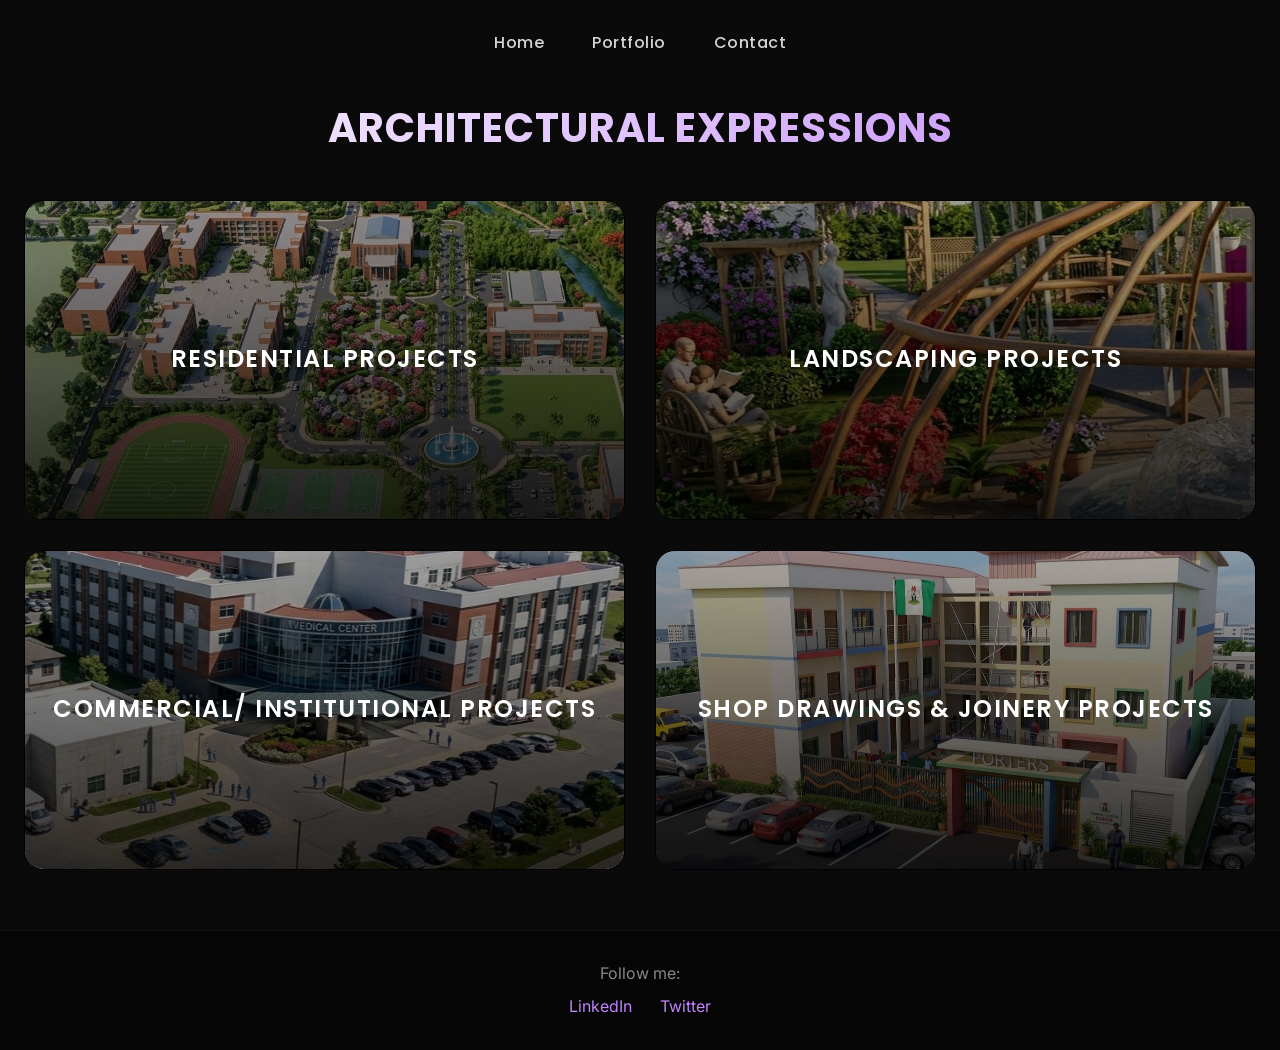
==== arch_landing.html @ a750d7f0 "portfolio structure" ====
<!DOCTYPE html>
<html lang="en">
<head>
  <meta charset="utf-8">
  <meta name="viewport" content="width=device-width, initial-scale=1">
  <title>Elisha Bagaiya | Architectural Projects</title>
  <link rel="stylesheet" href="styless.css">
  <link rel="preconnect" href="https://fonts.googleapis.com">
  <link rel="preconnect" href="https://fonts.gstatic.com" crossorigin>
  <link href="https://fonts.googleapis.com/css2?family=Inter:wght@300;400;500&family=Poppins:wght@400;500;600;700&display=swap" rel="stylesheet">
</head>
<body>

<header>
  <nav>
    <ul id="horiz">
      <li id="paad"><a href="home.html">Home</a></li>
      <li id="paad"><a href="portfolio.html">Portfolio</a></li>
      <li id="paad"><a href="contact.html">Contact</a></li>
    </ul>
  </nav>
</header>

<main>
  <div class="page-title">
    <h1>ARCHITECTURAL EXPRESSIONS</h1>
  </div>

  <section class="arch-grid">
    <a href="#" class="tile pr1"><span>RESIDENTIAL PROJECTS</span></a>
    <a href="landscaping.html" class="tile pr4"><span>LANDSCAPING PROJECTS</span></a>
    <a href="#" class="tile pr2"><span>COMMERCIAL/ INSTITUTIONAL PROJECTS</span></a>
    <a href="joinery.html" class="tile pr3"><span>SHOP DRAWINGS & JOINERY PROJECTS</span></a>
  </section>
</main>

<footer>
  <p>Follow me:</p>
  <a href="https://www.linkedin.com/in/elisha-bagaiya-062304a6/" target="_blank" rel="noopener">LinkedIn</a>
  <a href="https://x.com/Bagaiss" target="_blank" rel="noopener">Twitter</a>
</footer>

</body>
</html>
---- styless.css ----
/* ==========================================================
   GLOBAL RESET & THEME BASE
   ========================================================== */
* {
    box-sizing: border-box;
    margin: 0;
    padding: 0;
}

html {
    scroll-behavior: smooth;
}

body {
    background-color: #0a0a0a;
    color: #f5f5f5;
    font-family: 'Inter', sans-serif;
    line-height: 1.6;
    overflow-x: hidden;
    min-height: 100vh;
    display: flex;
    flex-direction: column;
}

/* ==========================================================
   HEADER & NAVIGATION
   ========================================================== */
header {
    width: 100%;
    display: flex;
    justify-content: center;
    padding: 30px 0 20px 0;
}

nav ul#horiz {
    display: flex;
    list-style: none;
    padding: 0;
    margin: 0;
}

#paad {
    padding: 0 24px;
}

nav a {
    font-family: 'Poppins', sans-serif;
    font-weight: 500;
    font-size: 1rem;
    letter-spacing: 0.5px;
    color: #d4d4d4;
    text-decoration: none;
    position: relative;
    padding-bottom: 6px;
    transition: color 0.35s ease;
}

nav a::after {
    content: '';
    position: absolute;
    height: 2px;
    width: 0;
    bottom: 0;
    left: 0;
    background-color: #c084fc;
    transition: width 0.35s ease;
}

nav a:hover {
    color: #ffffff;
}

nav a:hover::after {
    width: 100%;
}

/* ==========================================================
   MAIN CONTAINER & TYPOGRAPHY
   ========================================================== */
main {
    flex: 1;
    width: 100%;
    max-width: 1280px;
    margin: 0 auto;
    padding: 20px 24px 60px 24px;
}

.page-title {
    text-align: center;
    margin-bottom: 40px;
}

.page-title h1 {
    font-family: 'Poppins', sans-serif;
    font-size: 2.5rem;
    font-weight: 700;
    letter-spacing: 1px;
    margin-bottom: 8px;
    background: linear-gradient(135deg, #ffffff 0%, #c084fc 100%);
    -webkit-background-clip: text;
    -webkit-text-fill-color: transparent;
}

.page-title p {
    color: #a3a3a3;
    font-size: 1.05rem;
}

/* ==========================================================
   HOME PAGE (BIO CONTAINER & CAROUSEL)
   ========================================================== */
.bio-container {
    display: grid;
    grid-template-columns: 1fr 1.5fr 1fr;
    gap: 24px;
    margin-bottom: 40px;
}

.profile {
    position: relative;
    border-radius: 20px;
    overflow: hidden;
    background: #121212;
    border: 1px solid #000000;
}

.profile img {
    width: 100%;
    height: 100%;
    object-fit: cover;
    filter: grayscale(80%);
    transition: filter 0.5s ease, transform 0.5s ease;
}

.profile:hover img {
    filter: grayscale(0%);
    transform: scale(1.02);
}

.profile-text {
    position: absolute;
    bottom: 24px;
    left: 24px;
    right: 24px;
    z-index: 2;
}

.profile-text h1 {
    font-family: 'Playfair Display', serif;
    font-size: 2.2rem;
    font-weight: 700;
    color: #ffffff;
}

.profile-text p {
    font-family: 'Poppins', sans-serif;
    font-size: 0.95rem;
    color: #c084fc;
}

.middle {
    display: flex;
    flex-direction: column;
    gap: 24px;
}

.intro, .experience, .skills {
    background: rgba(255, 255, 255, 0.02);
    backdrop-filter: blur(12px);
    border: 1px solid #000000;
    border-radius: 20px;
    padding: 28px;
    box-shadow: 0 10px 30px rgba(0,0,0,0.4);
}

.intro h2, .experience h3, .skills h3 {
    font-family: 'Poppins', sans-serif;
    font-size: 1.25rem;
    letter-spacing: 1px;
    margin-bottom: 16px;
    color: #ffffff;
}

.experience ul {
    list-style-type: square;
    padding-left: 20px;
    color: #a3a3a3;
}

.experience li {
    margin-bottom: 8px;
}

#band {
    font-family: 'Poppins', sans-serif;
    font-size: 0.8rem;
    letter-spacing: 1.5px;
    color: #c084fc;
    margin: 20px 0 10px 0;
}

.skill {
    margin-bottom: 12px;
}

.skill span {
    font-size: 0.85rem;
    display: block;
    margin-bottom: 4px;
    color: #d4d4d4;
}

.progress {
    width: 100%;
    height: 8px;
    background: rgba(255, 255, 255, 0.08);
    border-radius: 10px;
    overflow: hidden;
}

.progress span {
    display: block;
    height: 100%;
    background: linear-gradient(90deg, #c084fc, #7e22ce);
    border-radius: 10px;
}

/* 3D Carousel Component */
.carousel-container {
    position: relative;
    width: 100%;
    max-width: 900px;
    height: 380px;
    margin: 20px auto 40px auto;
    display: flex;
    align-items: center;
    justify-content: center;
    overflow: hidden;
    background: rgba(255, 255, 255, 0.02);
    backdrop-filter: blur(12px);
    border: 1px solid #000000;
    border-radius: 20px;
}

.carousel-track {
    position: relative;
    width: 100%;
    height: 100%;
    display: flex;
    align-items: center;
    justify-content: center;
    perspective: 1000px;
}

.carousel-card {
    position: absolute;
    width: 280px;
    height: 280px;
    border-radius: 16px;
    overflow: hidden;
    transition: transform 0.6s ease, opacity 0.6s ease, filter 0.6s ease;
    box-shadow: 0 15px 35px rgba(0, 0, 0, 0.5);
}

.carousel-card img {
    width: 100%;
    height: 100%;
    object-fit: cover;
}

.card-prev {
    transform: translateX(-220px) scale(0.75) rotateY(15deg);
    opacity: 0.45;
    filter: blur(2px) grayscale(40%);
    z-index: 1;
}

.card-active {
    transform: translateX(0) scale(1) rotateY(0deg);
    opacity: 1;
    filter: blur(0) grayscale(0%);
    z-index: 3;
    border: 1px solid rgba(192, 132, 252, 0.4);
}

.card-next {
    transform: translateX(220px) scale(0.75) rotateY(-15deg);
    opacity: 0.45;
    filter: blur(2px) grayscale(40%);
    z-index: 1;
}

.carousel-btn {
    position: absolute;
    top: 50%;
    transform: translateY(-50%);
    background: rgba(0, 0, 0, 0.7);
    color: #fff;
    border: 1px solid rgba(255, 255, 255, 0.2);
    font-size: 20px;
    width: 44px;
    height: 44px;
    border-radius: 50%;
    cursor: pointer;
    z-index: 10;
    transition: background 0.3s ease, transform 0.2s ease;
    display: flex;
    align-items: center;
    justify-content: center;
}

.carousel-btn:hover {
    background: #c084fc;
    color: #000000;
}

.prev-btn { left: 16px; }
.next-btn { right: 16px; }

/* ==========================================================
   PORTFOLIO & ARCHITECTURAL GRID PAGES
   ========================================================== */
.portfolio-grid {
    display: grid;
    grid-template-columns: repeat(2, 1fr);
    gap: 30px;
}

.arch-grid {
    display: grid;
    grid-template-columns: repeat(2, 1fr);
    gap: 30px;
}

.tile {
    position: relative;
    height: 320px;
    display: flex;
    align-items: center;
    justify-content: center;
    text-decoration: none;
    border-radius: 20px;
    overflow: hidden;
    border: 1px solid #000000;
    background-color: #121212;
    transition: transform 0.4s ease, border-color 0.4s ease, box-shadow 0.4s ease;
}

.tile::before {
    content: "";
    position: absolute;
    inset: 0;
    background: linear-gradient(180deg, rgba(0,0,0,0.3) 0%, rgba(0,0,0,0.8) 100%);
    transition: opacity 0.4s ease;
}

.tile span {
    position: relative;
    z-index: 2;
    font-family: 'Poppins', sans-serif;
    font-size: 1.5rem;
    font-weight: 600;
    letter-spacing: 1.5px;
    color: #ffffff;
    transition: transform 0.4s ease, color 0.4s ease;
}

.tile:hover {
    transform: translateY(-6px);
    border-color: rgba(192, 132, 252, 0.4);
    box-shadow: 0 15px 40px rgba(0, 0, 0, 0.6);
}

.tile:hover span {
    transform: translateY(-4px);
    color: #c084fc;
}

/* Specific background bindings */
.arch { background: url('images/arc-ic.jpg') center/cover no-repeat; }
.art { background: url('images/art-ic.jpg') center/cover no-repeat; }
.pr1 { background: url('images/uni_t.jpg') center/cover no-repeat; }
.pr2 { background: url('images/hospital_t.jpg') center/cover no-repeat; }
.pr3 { background: url('images/porters_t.jpg') center/cover no-repeat; }
.pr4 { background: url('images/park_t.jpg') center/cover no-repeat; }


/* ==========================================================
   JOINERY PAGE
   ========================================================== */
.joinery-container {
    width: 100%;
    max-width: 1400px;
    margin: 0 auto;
    padding: 20px 24px 60px 24px;
}

/* ==========================================================
   SECTION & GRID LAYOUT
   ========================================================== */
/* Section container with black border separation */
.sht_grd {
    display: grid;
    grid-template-columns: repeat(auto-fit, minmax(220px, 1fr));
    gap: 20px;
    width: 100%; max-width: 100%;
    padding: 24px;
    margin-bottom: 40px;
    background: rgba(255, 255, 255, 0.02);
    backdrop-filter: blur(12px);
    
    /* Requested black border section separation */
    border: 1px solid #000000;
    border-radius: 16px;
    box-shadow: 0 10px 30px rgba(0, 0, 0, 0.5);
    transition: border-color 0.4s ease, box-shadow 0.4s ease;
}

.sht_grd:hover {
    border-color: rgba(192, 132, 252, 0.2);
    box-shadow: 0 15px 40px rgba(0, 0, 0, 0.7);
}

/* Individual Image Card */
.project-card {
    display: flex;
    flex-direction: column;
    align-items: center;
    justify-content: center;
    background: #121212;
    border-radius: 12px;
    padding: 12px;
    border: 1px solid rgba(255, 255, 255, 0.04);
    width: 100%;
    overflow: hidden;
    transition: transform 0.4s ease, border-color 0.4s ease;
}

.project-card:hover {
    transform: translateY(-4px);
    border-color: rgba(192, 132, 252, 0.3);
}

/* Container maintaining full aspect image without cropping */
.image-wrapper {
    width: 100%;
    display: flex;
    justify-content: center;
    align-items: center;
    background-color: #050505;
    border-radius: 8px;
    overflow: hidden;
}

/* Ensures images load full size while remaining responsive */
.image-wrapper img {
    max-width: 100%;
    height: auto;
    /*max-height: 700px;*/
    object-fit: contain; /* Prevents clipping and shows full image */
    display: block;
    border-radius: 6px;
    transition: transform 0.5s ease;
}

.project-card:hover .image-wrapper img {
    transform: scale(1.02);
}

/* ==========================================================
   FULLSCREEN LIGHTBOX MODAL
   ========================================================== */

/* Cursor indication on clickable images */
.project-card img {
    cursor: pointer;
    transition: transform 0.3s ease, filter 0.3s ease;
}

.project-card img:hover {
    transform: scale(1.02);
    filter: brightness(1.1);
}

/* Lightbox Overlay */
.lightbox {
    position: fixed;
    top: 0;
    left: 0;
    width: 100vw;
    height: 100vh;
    background-color: rgba(0, 0, 0, 0.92);
    backdrop-filter: blur(10px);
    display: flex;
    justify-content: center;
    align-items: center;
    z-index: 9999;
    opacity: 0;
    pointer-events: none;
    transition: opacity 0.3s ease;
}

.lightbox.active {
    opacity: 1;
    pointer-events: auto;
}

/* Lightbox Image */
.lightbox-content {
    max-width: 90vw;
    max-height: 90vh;
    object-fit: contain;
    border-radius: 8px;
    box-shadow: 0 20px 50px rgba(0, 0, 0, 0.8);
    border: 1px solid rgba(255, 255, 255, 0.1);
    transform: scale(0.95);
    transition: transform 0.3s ease;
}

.lightbox.active .lightbox-content {
    transform: scale(1);
}

/* Close Button */
.lightbox-close {
    position: absolute;
    top: 20px;
    right: 30px;
    color: #f5f5f5;
    font-size: 40px;
    font-weight: 300;
    cursor: pointer;
    z-index: 10000;
    line-height: 1;
    transition: color 0.2s ease, transform 0.2s ease;
}

.lightbox-close:hover {
    color: #c084fc;
    transform: scale(1.1);
}

/* ==========================================================
   LANDSCAPING PROJECTS PAGE
   ========================================================== */
.landscaping-section {
    display: grid;
    grid-template-columns: 1fr 1fr;
    gap: 30px;
    padding: 24px;
    margin-bottom: 40px;
    background: rgba(255, 255, 255, 0.02);
    backdrop-filter: blur(12px);
    border: 1px solid #000000;
    border-radius: 20px;
    box-shadow: 0 10px 30px rgba(0, 0, 0, 0.4);
}

.project-preview {
    display: flex;
    flex-direction: column;
    gap: 12px;
}

.project-preview h3 {
    font-family: 'Poppins', sans-serif;
    font-size: 1.2rem;
    letter-spacing: 1px;
    color: #c084fc;
}

.project-details h4 {
    font-family: 'Poppins', sans-serif;
    font-size: 1.1rem;
    color: #ffffff;
    margin-bottom: 12px;
    border-bottom: 1px solid rgba(255,255,255,0.1);
    padding-bottom: 8px;
}

.meta-info {
    color: #a3a3a3;
    font-size: 0.95rem;
    margin-bottom: 16px;
    line-height: 1.8;
}

.meta-info strong {
    color: #ffffff;
}

.project-brief {
    color: #d4d4d4;
    font-size: 0.95rem;
    line-height: 1.7;
}

/* ==========================================================
   CONTACT PAGE
   ========================================================== */
.contact-card {
    max-width: 600px;
    margin: 40px auto;
    padding: 40px;
    background: rgba(255, 255, 255, 0.02);
    backdrop-filter: blur(12px);
    border: 1px solid #000000;
    border-radius: 20px;
    box-shadow: 0 10px 30px rgba(0, 0, 0, 0.4);
    text-align: center;
}

.contact-card h1 {
    font-family: 'Poppins', sans-serif;
    font-size: 2rem;
    margin-bottom: 24px;
    color: #ffffff;
}

.contact-item {
    display: flex;
    flex-direction: column;
    gap: 6px;
    margin-bottom: 20px;
}

.contact-item span.label {
    font-size: 0.85rem;
    letter-spacing: 1px;
    color: #c084fc;
    text-transform: uppercase;
}

.contact-item span.value {
    font-size: 1.1rem;
    color: #f5f5f5;
}

/* ==========================================================
   FOOTER & ANIMATIONS
   ========================================================== */
footer {
    text-align: center;
    padding: 30px 20px;
    background: #050505;
    border-top: 1px solid #121212;
    color: #a3a3a3;
    margin-top: auto;
}

footer p {
    margin-bottom: 8px;
    color: #888888;
}

footer a {
    margin: 0 12px;
    color: #c084fc;
    text-decoration: none;
    transition: color 0.3s ease;
}

footer a:hover {
    color: #ffffff;
}

.fade-up {
    opacity: 0;
    transform: translateY(20px);
    transition: opacity 0.8s ease, transform 0.8s ease;
}

.fade-up.show {
    opacity: 1;
    transform: translateY(0);
}

/* Responsiveness */
@media (max-width: 900px) {
    .bio-container, .portfolio-grid, .arch-grid, .landscaping-section {
        grid-template-columns: 1fr;
    }
    .carousel-container {
        height: 320px;
    }
    .carousel-card {
        width: 220px;
        height: 220px;
    }
}

@media (max-width: 1024px) {
    .sht_grd {
        grid-template-columns: repeat(2, 1fr);
        gap: 16px;
        padding: 16px;
    }
}

@media (max-width: 600px) {
    .sht_grd {
        grid-template-columns: 1fr;
        gap: 16px;
        padding: 12px;
    }
    
    .page-title h1 {
        font-size: 1.8rem;
    }
}
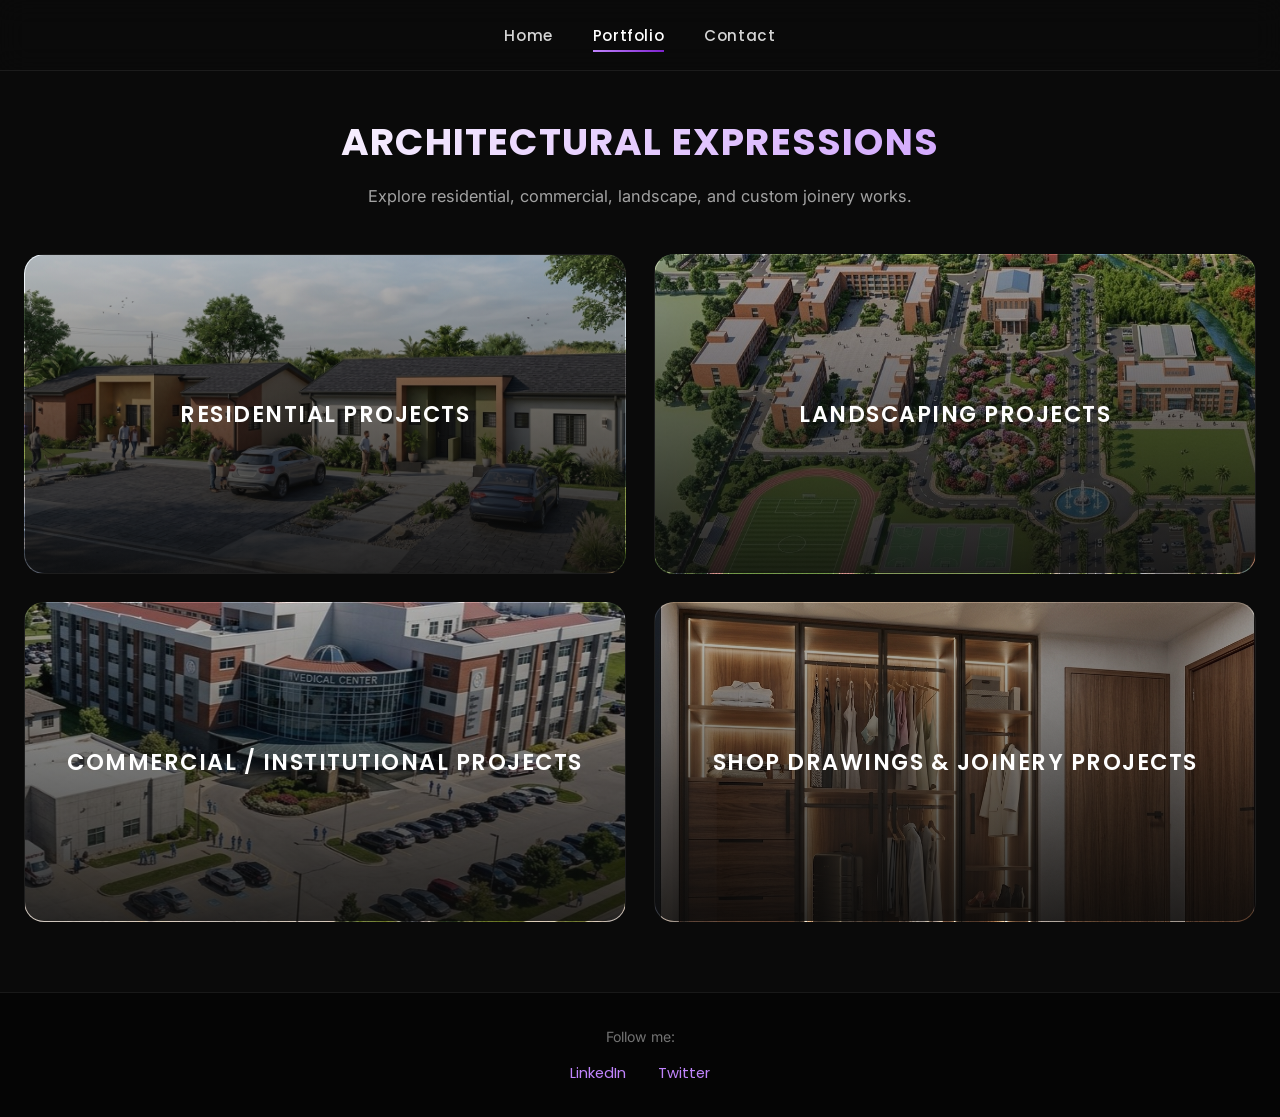
==== commit 029394c7: "unify pages and CSS" ====
--- a/arch_landing.html
+++ b/arch_landing.html
@@ -1,44 +1,43 @@
 <!DOCTYPE html>
 <html lang="en">
 <head>
-  <meta charset="utf-8">
-  <meta name="viewport" content="width=device-width, initial-scale=1">
-  <title>Elisha Bagaiya | Architectural Projects</title>
-  <link rel="stylesheet" href="styless.css">
-  <link rel="preconnect" href="https://fonts.googleapis.com">
-  <link rel="preconnect" href="https://fonts.gstatic.com" crossorigin>
-  <link href="https://fonts.googleapis.com/css2?family=Inter:wght@300;400;500&family=Poppins:wght@400;500;600;700&display=swap" rel="stylesheet">
+    <meta charset="utf-8">
+    <meta name="viewport" content="width=device-width, initial-scale=1">
+    <title>Elisha Bagaiya | Architectural Projects</title>
+    <link rel="stylesheet" href="styles.css">
+    <link rel="preconnect" href="https://fonts.googleapis.com">
+    <link rel="preconnect" href="https://fonts.gstatic.com" crossorigin>
+    <link href="https://fonts.googleapis.com/css2?family=Inter:wght@300;400;500&family=Poppins:wght@400;500;600;700&display=swap" rel="stylesheet">
 </head>
 <body>
+    <header>
+        <nav>
+            <ul class="nav-list">
+                <li><a href="home.html">Home</a></li>
+                <li><a href="portfolio.html" class="active">Portfolio</a></li>
+                <li><a href="contact.html">Contact</a></li>
+            </ul>
+        </nav>
+    </header>
 
-<header>
-  <nav>
-    <ul id="horiz">
-      <li id="paad"><a href="home.html">Home</a></li>
-      <li id="paad"><a href="portfolio.html">Portfolio</a></li>
-      <li id="paad"><a href="contact.html">Contact</a></li>
-    </ul>
-  </nav>
-</header>
+    <main>
+        <div class="page-title">
+            <h1>ARCHITECTURAL EXPRESSIONS</h1>
+            <p>Explore residential, commercial, landscape, and custom joinery works.</p>
+        </div>
 
-<main>
-  <div class="page-title">
-    <h1>ARCHITECTURAL EXPRESSIONS</h1>
-  </div>
+        <section class="arch-grid">
+            <a href="#" class="tile pr1"><span>RESIDENTIAL PROJECTS</span></a>
+            <a href="landscaping.html" class="tile pr4"><span>LANDSCAPING PROJECTS</span></a>
+            <a href="#" class="tile pr2"><span>COMMERCIAL / INSTITUTIONAL PROJECTS</span></a>
+            <a href="joinery.html" class="tile pr3"><span>SHOP DRAWINGS &amp; JOINERY PROJECTS</span></a>
+        </section>
+    </main>
 
-  <section class="arch-grid">
-    <a href="#" class="tile pr1"><span>RESIDENTIAL PROJECTS</span></a>
-    <a href="landscaping.html" class="tile pr4"><span>LANDSCAPING PROJECTS</span></a>
-    <a href="#" class="tile pr2"><span>COMMERCIAL/ INSTITUTIONAL PROJECTS</span></a>
-    <a href="joinery.html" class="tile pr3"><span>SHOP DRAWINGS & JOINERY PROJECTS</span></a>
-  </section>
-</main>
-
-<footer>
-  <p>Follow me:</p>
-  <a href="https://www.linkedin.com/in/elisha-bagaiya-062304a6/" target="_blank" rel="noopener">LinkedIn</a>
-  <a href="https://x.com/Bagaiss" target="_blank" rel="noopener">Twitter</a>
-</footer>
-
+    <footer>
+        <p>Follow me:</p>
+        <a href="https://www.linkedin.com/in/elisha-bagaiya-062304a6/" target="_blank" rel="noopener">LinkedIn</a>
+        <a href="https://x.com/Bagaiss" target="_blank" rel="noopener">Twitter</a>
+    </footer>
 </body>
 </html>
--- a/styles.css
+++ b/styles.css
@@ -0,0 +1,803 @@
+/* ==========================================================
+   GLOBAL RESET & CSS VARIABLES
+   ========================================================== */
+:root {
+    --bg-primary: #0a0a0a;
+    --bg-card: #121212;
+    --bg-glass: rgba(255, 255, 255, 0.025);
+    --border-subtle: rgba(255, 255, 255, 0.08);
+    --border-accent: rgba(192, 132, 252, 0.45);
+    --text-primary: #f5f5f5;
+    --text-secondary: #a3a3a3;
+    --accent: #c084fc;
+    --accent-deep: #7e22ce;
+    --radius-lg: 20px;
+    --radius-md: 14px;
+    --transition-smooth: all 0.35s cubic-bezier(0.22, 1, 0.36, 1);
+}
+
+*, *::before, *::after {
+    box-sizing: border-box;
+    margin: 0;
+    padding: 0;
+}
+
+html {
+    scroll-behavior: smooth;
+}
+
+body {
+    background-color: var(--bg-primary);
+    color: var(--text-primary);
+    font-family: 'Inter', -apple-system, BlinkMacSystemFont, sans-serif;
+    line-height: 1.65;
+    overflow-x: hidden;
+    min-height: 100vh;
+    display: flex;
+    flex-direction: column;
+}
+
+/* ==========================================================
+   HEADER & NAVIGATION
+   ========================================================== */
+header {
+    width: 100%;
+    position: sticky;
+    top: 0;
+    z-index: 100;
+    display: flex;
+    justify-content: center;
+    padding: 22px 0;
+    background: rgba(10, 10, 10, 0.8);
+    backdrop-filter: blur(14px);
+    border-bottom: 1px solid var(--border-subtle);
+}
+
+.nav-list {
+    display: flex;
+    list-style: none;
+    gap: 40px;
+}
+
+.nav-list a {
+    font-family: 'Poppins', sans-serif;
+    font-weight: 500;
+    font-size: 0.95rem;
+    letter-spacing: 0.6px;
+    color: #d4d4d4;
+    text-decoration: none;
+    position: relative;
+    padding-bottom: 6px;
+    transition: color 0.3s ease;
+}
+
+.nav-list a::after {
+    content: '';
+    position: absolute;
+    height: 2px;
+    width: 0;
+    bottom: 0;
+    left: 0;
+    background: linear-gradient(90deg, var(--accent), var(--accent-deep));
+    transition: width 0.35s ease;
+}
+
+.nav-list a:hover,
+.nav-list a.active {
+    color: #ffffff;
+}
+
+.nav-list a:hover::after,
+.nav-list a.active::after {
+    width: 100%;
+}
+
+/* ==========================================================
+   MAIN CONTAINER & PAGE TITLES
+   ========================================================== */
+main {
+    flex: 1;
+    width: 100%;
+    max-width: 1280px;
+    margin: 0 auto;
+    padding: 40px 24px 70px;
+}
+
+.page-title {
+    text-align: center;
+    margin-bottom: 44px;
+}
+
+.page-title h1,
+.page-title h2 {
+    font-family: 'Poppins', sans-serif;
+    font-size: 2.35rem;
+    font-weight: 700;
+    letter-spacing: 1.2px;
+    margin-bottom: 10px;
+    background: linear-gradient(135deg, #ffffff 15%, var(--accent) 100%);
+    -webkit-background-clip: text;
+    -webkit-text-fill-color: transparent;
+}
+
+.section-heading {
+    margin-top: 64px;
+    margin-bottom: 28px;
+}
+
+.section-heading h2 {
+    font-size: 1.65rem;
+}
+
+.page-title p {
+    color: var(--text-secondary);
+    font-size: 1.02rem;
+    max-width: 600px;
+    margin: 0 auto;
+}
+
+/* ==========================================================
+   HOME PAGE: BIO, EXPERIENCE & PROFICIENCIES
+   ========================================================== */
+.bio-container {
+    display: grid;
+    grid-template-columns: 1fr 1.45fr 1fr;
+    gap: 24px;
+    align-items: stretch;
+}
+
+.profile {
+    position: relative;
+    border-radius: var(--radius-lg);
+    overflow: hidden;
+    background: var(--bg-card);
+    border: 1px solid var(--border-subtle);
+    min-height: 440px;
+}
+
+.profile::after {
+    content: '';
+    position: absolute;
+    inset: 0;
+    background: linear-gradient(180deg, transparent 45%, rgba(10, 10, 10, 0.92) 100%);
+    pointer-events: none;
+}
+
+.profile img {
+    width: 100%;
+    height: 100%;
+    object-fit: cover;
+    filter: grayscale(85%);
+    transition: filter 0.6s ease, transform 0.6s ease;
+}
+
+.profile:hover img {
+    filter: grayscale(0%);
+    transform: scale(1.03);
+}
+
+.profile-text {
+    position: absolute;
+    bottom: 26px;
+    left: 24px;
+    right: 24px;
+    z-index: 2;
+}
+
+.profile-text h1 {
+    font-family: 'Playfair Display', serif;
+    font-size: 2.25rem;
+    font-weight: 700;
+    line-height: 1.15;
+    color: #ffffff;
+    margin-bottom: 6px;
+}
+
+.profile-text p {
+    font-family: 'Poppins', sans-serif;
+    font-size: 0.9rem;
+    font-weight: 500;
+    color: var(--accent);
+}
+
+.middle {
+    display: flex;
+    flex-direction: column;
+    gap: 24px;
+}
+
+.glass-panel {
+    background: var(--bg-glass);
+    backdrop-filter: blur(12px);
+    border: 1px solid var(--border-subtle);
+    border-radius: var(--radius-lg);
+    padding: 28px;
+    box-shadow: 0 12px 32px rgba(0, 0, 0, 0.45);
+    transition: border-color 0.3s ease;
+}
+
+.glass-panel:hover {
+    border-color: rgba(192, 132, 252, 0.25);
+}
+
+.glass-panel h2,
+.glass-panel h3 {
+    font-family: 'Poppins', sans-serif;
+    font-size: 1.15rem;
+    font-weight: 600;
+    letter-spacing: 1px;
+    margin-bottom: 14px;
+    color: #ffffff;
+}
+
+.intro {
+    flex: 1;
+}
+
+.intro p {
+    color: #d4d4d4;
+    font-size: 0.98rem;
+}
+
+.experience ul {
+    list-style: none;
+}
+
+.experience li {
+    position: relative;
+    padding-left: 18px;
+    margin-bottom: 10px;
+    color: var(--text-secondary);
+    font-size: 0.95rem;
+}
+
+.experience li::before {
+    content: '▪';
+    position: absolute;
+    left: 0;
+    color: var(--accent);
+}
+
+.skill-category {
+    font-family: 'Poppins', sans-serif;
+    font-size: 0.75rem;
+    font-weight: 600;
+    letter-spacing: 1.8px;
+    color: var(--accent);
+    margin: 20px 0 10px;
+    text-transform: uppercase;
+}
+
+.skill-category:first-of-type {
+    margin-top: 6px;
+}
+
+.skill {
+    margin-bottom: 12px;
+}
+
+.skill-header {
+    display: flex;
+    justify-content: space-between;
+    font-size: 0.85rem;
+    color: #e5e5e5;
+    margin-bottom: 5px;
+}
+
+.progress {
+    width: 100%;
+    height: 7px;
+    background: rgba(255, 255, 255, 0.08);
+    border-radius: 10px;
+    overflow: hidden;
+}
+
+.progress span {
+    display: block;
+    height: 100%;
+    background: linear-gradient(90deg, var(--accent), var(--accent-deep));
+    border-radius: 10px;
+    animation: fillBar 1.2s cubic-bezier(0.22, 1, 0.36, 1);
+}
+
+@keyframes fillBar {
+    from { width: 0; }
+}
+
+/* ==========================================================
+   3D SKETCH CAROUSEL
+   ========================================================== */
+.carousel-container {
+    position: relative;
+    width: 100%;
+    max-width: 960px;
+    height: 410px;
+    margin: 0 auto;
+    display: flex;
+    align-items: center;
+    justify-content: center;
+    overflow: hidden;
+    background: var(--bg-glass);
+    backdrop-filter: blur(12px);
+    border: 1px solid var(--border-subtle);
+    border-radius: var(--radius-lg);
+    box-shadow: 0 15px 40px rgba(0, 0, 0, 0.5);
+}
+
+.carousel-track {
+    position: relative;
+    width: 100%;
+    height: 100%;
+    display: flex;
+    align-items: center;
+    justify-content: center;
+    perspective: 1100px;
+}
+
+.carousel-card {
+    position: absolute;
+    width: 310px;
+    height: 310px;
+    border-radius: 16px;
+    overflow: hidden;
+    transition: transform 0.6s cubic-bezier(0.25, 1, 0.5, 1), opacity 0.6s ease, filter 0.6s ease;
+    box-shadow: 0 18px 40px rgba(0, 0, 0, 0.65);
+}
+
+.carousel-card img {
+    width: 100%;
+    height: 100%;
+    object-fit: cover;
+}
+
+.card-prev {
+    transform: translateX(-250px) scale(0.75) rotateY(16deg);
+    opacity: 0.45;
+    filter: blur(2px) grayscale(45%);
+    z-index: 1;
+}
+
+.card-active {
+    transform: translateX(0) scale(1) rotateY(0deg);
+    opacity: 1;
+    filter: blur(0) grayscale(0%);
+    z-index: 3;
+    border: 1px solid var(--border-accent);
+}
+
+.card-next {
+    transform: translateX(250px) scale(0.75) rotateY(-16deg);
+    opacity: 0.45;
+    filter: blur(2px) grayscale(45%);
+    z-index: 1;
+}
+
+.carousel-btn {
+    position: absolute;
+    top: 50%;
+    transform: translateY(-50%);
+    background: rgba(18, 18, 18, 0.85);
+    color: #ffffff;
+    border: 1px solid var(--border-subtle);
+    font-size: 18px;
+    width: 44px;
+    height: 44px;
+    border-radius: 50%;
+    cursor: pointer;
+    z-index: 10;
+    transition: var(--transition-smooth);
+    display: flex;
+    align-items: center;
+    justify-content: center;
+}
+
+.carousel-btn:hover {
+    background: var(--accent);
+    color: #0a0a0a;
+    border-color: var(--accent);
+    transform: translateY(-50%) scale(1.08);
+}
+
+.prev-btn { left: 18px; }
+.next-btn { right: 18px; }
+
+/* ==========================================================
+   PORTFOLIO & ARCHITECTURAL TILES
+   ========================================================== */
+.portfolio-grid,
+.arch-grid {
+    display: grid;
+    grid-template-columns: repeat(2, 1fr);
+    gap: 28px;
+}
+
+.tile {
+    position: relative;
+    height: 320px;
+    display: flex;
+    align-items: center;
+    justify-content: center;
+    text-align: center;
+    padding: 24px;
+    text-decoration: none;
+    border-radius: var(--radius-lg);
+    overflow: hidden;
+    border: 1px solid var(--border-subtle);
+    background-color: var(--bg-card);
+    transition: var(--transition-smooth);
+}
+
+.tile::before {
+    content: "";
+    position: absolute;
+    inset: 0;
+    background: linear-gradient(180deg, rgba(10, 10, 10, 0.25) 0%, rgba(10, 10, 10, 0.85) 100%);
+    transition: background 0.4s ease;
+}
+
+.tile span {
+    position: relative;
+    z-index: 2;
+    font-family: 'Poppins', sans-serif;
+    font-size: 1.4rem;
+    font-weight: 600;
+    letter-spacing: 1.5px;
+    color: #ffffff;
+    transition: transform 0.4s ease, color 0.4s ease;
+}
+
+.tile:hover {
+    transform: translateY(-6px);
+    border-color: var(--border-accent);
+    box-shadow: 0 18px 42px rgba(0, 0, 0, 0.65);
+}
+
+.tile:hover::before {
+    background: linear-gradient(180deg, rgba(10, 10, 10, 0.15) 0%, rgba(10, 10, 10, 0.75) 100%);
+}
+
+.tile:hover span {
+    transform: translateY(-4px);
+    color: var(--accent);
+}
+
+/* Tile Background Image Bindings */
+.arch { background: url('images/arc-ic.jpg') center/cover no-repeat; }
+.art  { background: url('images/art-ic.jpg') center/cover no-repeat; }
+.pr1  { background: url('images/resident.jpg') center/cover no-repeat; }
+.pr2  { background: url('images/hospital_t.jpg') center/cover no-repeat; }
+.pr3  { background: url('comy/B222.jpg') center/cover no-repeat; }
+.pr4  { background: url('images/uni_t.jpg') center/cover no-repeat; }
+
+/* ==========================================================
+   JOINERY & RENDERS GALLERY GRIDS
+   ========================================================== */
+.sht_grd {
+    display: grid;
+    grid-template-columns: repeat(auto-fill, minmax(260px, 1fr));
+    gap: 20px;
+    width: 100%;
+    padding: 24px;
+    margin-bottom: 36px;
+    background: var(--bg-glass);
+    backdrop-filter: blur(12px);
+    border: 1px solid var(--border-subtle);
+    border-radius: var(--radius-lg);
+    box-shadow: 0 12px 32px rgba(0, 0, 0, 0.45);
+}
+
+.renders-grid {
+    display: grid;
+    grid-template-columns: repeat(auto-fill, minmax(340px, 1fr));
+    gap: 24px;
+}
+
+.project-card {
+    display: flex;
+    flex-direction: column;
+    justify-content: center;
+    background: var(--bg-card);
+    border-radius: var(--radius-md);
+    padding: 12px;
+    border: 1px solid var(--border-subtle);
+    overflow: hidden;
+    transition: var(--transition-smooth);
+}
+
+.project-card:hover {
+    transform: translateY(-4px);
+    border-color: var(--border-accent);
+    box-shadow: 0 12px 28px rgba(0, 0, 0, 0.6);
+}
+
+.image-wrapper {
+    width: 100%;
+    display: flex;
+    justify-content: center;
+    align-items: center;
+    background-color: #050505;
+    border-radius: 8px;
+    overflow: hidden;
+}
+
+.image-wrapper img {
+    width: 100%;
+    height: auto;
+    object-fit: contain;
+    display: block;
+    cursor: pointer;
+    transition: transform 0.45s ease, filter 0.3s ease;
+}
+
+.project-card:hover .image-wrapper img {
+    transform: scale(1.03);
+    filter: brightness(1.08);
+}
+
+/* ==========================================================
+   LANDSCAPING PROJECTS PAGE
+   ========================================================== */
+.landscaping-section {
+    display: grid;
+    grid-template-columns: 1fr 1.15fr;
+    gap: 32px;
+    align-items: center;
+    padding: 28px;
+    margin-bottom: 32px;
+    background: var(--bg-glass);
+    backdrop-filter: blur(12px);
+    border: 1px solid var(--border-subtle);
+    border-radius: var(--radius-lg);
+    box-shadow: 0 12px 32px rgba(0, 0, 0, 0.45);
+    transition: border-color 0.3s ease;
+}
+
+.landscaping-section:hover {
+    border-color: rgba(192, 132, 252, 0.25);
+}
+
+.project-preview h3 {
+    font-family: 'Poppins', sans-serif;
+    font-size: 0.9rem;
+    font-weight: 600;
+    letter-spacing: 1.5px;
+    color: var(--accent);
+    margin-bottom: 12px;
+}
+
+.project-preview .tile {
+    height: 250px;
+}
+
+.project-details h4 {
+    font-family: 'Poppins', sans-serif;
+    font-size: 1.25rem;
+    color: #ffffff;
+    margin-bottom: 14px;
+    padding-bottom: 10px;
+    border-bottom: 1px solid var(--border-subtle);
+}
+
+.meta-info {
+    color: var(--text-secondary);
+    font-size: 0.92rem;
+    margin-bottom: 16px;
+    line-height: 1.85;
+}
+
+.meta-info strong {
+    color: #ffffff;
+    font-weight: 500;
+}
+
+.project-brief {
+    color: #d4d4d4;
+    font-size: 0.95rem;
+    line-height: 1.75;
+}
+
+/* ==========================================================
+   CONTACT PAGE
+   ========================================================== */
+.contact-card {
+    max-width: 560px;
+    margin: 30px auto;
+    padding: 44px 36px;
+    background: var(--bg-glass);
+    backdrop-filter: blur(12px);
+    border: 1px solid var(--border-subtle);
+    border-radius: var(--radius-lg);
+    box-shadow: 0 15px 40px rgba(0, 0, 0, 0.5);
+    text-align: center;
+}
+
+.contact-card h1 {
+    font-family: 'Poppins', sans-serif;
+    font-size: 2rem;
+    margin-bottom: 28px;
+    background: linear-gradient(135deg, #ffffff 15%, var(--accent) 100%);
+    -webkit-background-clip: text;
+    -webkit-text-fill-color: transparent;
+}
+
+.contact-item {
+    display: flex;
+    flex-direction: column;
+    gap: 4px;
+    padding: 16px 0;
+    border-bottom: 1px solid var(--border-subtle);
+}
+
+.contact-item:last-child {
+    border-bottom: none;
+}
+
+.contact-item .label {
+    font-family: 'Poppins', sans-serif;
+    font-size: 0.78rem;
+    font-weight: 600;
+    letter-spacing: 1.5px;
+    color: var(--accent);
+    text-transform: uppercase;
+}
+
+.contact-item .value {
+    font-size: 1.08rem;
+    color: var(--text-primary);
+    text-decoration: none;
+    transition: color 0.3s ease;
+}
+
+.contact-item a.value:hover {
+    color: var(--accent);
+}
+
+/* ==========================================================
+   FULLSCREEN LIGHTBOX MODAL
+   ========================================================== */
+.lightbox {
+    position: fixed;
+    inset: 0;
+    background-color: rgba(5, 5, 5, 0.94);
+    backdrop-filter: blur(10px);
+    display: flex;
+    justify-content: center;
+    align-items: center;
+    z-index: 9999;
+    opacity: 0;
+    pointer-events: none;
+    transition: opacity 0.3s ease;
+}
+
+.lightbox.active {
+    opacity: 1;
+    pointer-events: auto;
+}
+
+.lightbox-content {
+    max-width: 90vw;
+    max-height: 88vh;
+    object-fit: contain;
+    border-radius: 10px;
+    box-shadow: 0 24px 60px rgba(0, 0, 0, 0.85);
+    border: 1px solid var(--border-subtle);
+    transform: scale(0.95);
+    transition: transform 0.3s ease;
+}
+
+.lightbox.active .lightbox-content {
+    transform: scale(1);
+}
+
+.lightbox-close {
+    position: absolute;
+    top: 22px;
+    right: 32px;
+    color: var(--text-primary);
+    font-size: 38px;
+    font-weight: 300;
+    cursor: pointer;
+    line-height: 1;
+    transition: color 0.2s ease, transform 0.2s ease;
+}
+
+.lightbox-close:hover {
+    color: var(--accent);
+    transform: scale(1.1);
+}
+
+/* ==========================================================
+   FOOTER & SCROLL ANIMATIONS
+   ========================================================== */
+footer {
+    text-align: center;
+    padding: 32px 20px;
+    background: #050505;
+    border-top: 1px solid var(--border-subtle);
+    color: var(--text-secondary);
+    margin-top: auto;
+}
+
+footer p {
+    font-size: 0.88rem;
+    margin-bottom: 10px;
+    color: #737373;
+}
+
+footer a {
+    margin: 0 14px;
+    font-family: 'Poppins', sans-serif;
+    font-size: 0.92rem;
+    color: var(--accent);
+    text-decoration: none;
+    transition: color 0.3s ease;
+}
+
+footer a:hover {
+    color: #ffffff;
+}
+
+.fade-up {
+    opacity: 0;
+    transform: translateY(24px);
+    transition: opacity 0.75s ease, transform 0.75s ease;
+}
+
+.fade-up.show {
+    opacity: 1;
+    transform: translateY(0);
+}
+
+/* ==========================================================
+   RESPONSIVE BREAKPOINTS
+   ========================================================== */
+@media (max-width: 960px) {
+    .bio-container {
+        grid-template-columns: 1fr;
+    }
+
+    .profile {
+        min-height: 380px;
+    }
+
+    .portfolio-grid,
+    .arch-grid,
+    .landscaping-section {
+        grid-template-columns: 1fr;
+    }
+}
+
+@media (max-width: 768px) {
+    .nav-list {
+        gap: 24px;
+    }
+
+    .carousel-container {
+        height: 320px;
+    }
+
+    .carousel-card {
+        width: 220px;
+        height: 220px;
+    }
+
+    .card-prev {
+        transform: translateX(-140px) scale(0.75) rotateY(15deg);
+    }
+
+    .card-next {
+        transform: translateX(140px) scale(0.75) rotateY(-15deg);
+    }
+}
+
+@media (max-width: 600px) {
+    .page-title h1 {
+        font-size: 1.85rem;
+    }
+
+    .sht_grd,
+    .renders-grid {
+        grid-template-columns: 1fr;
+        padding: 16px;
+    }
+}
